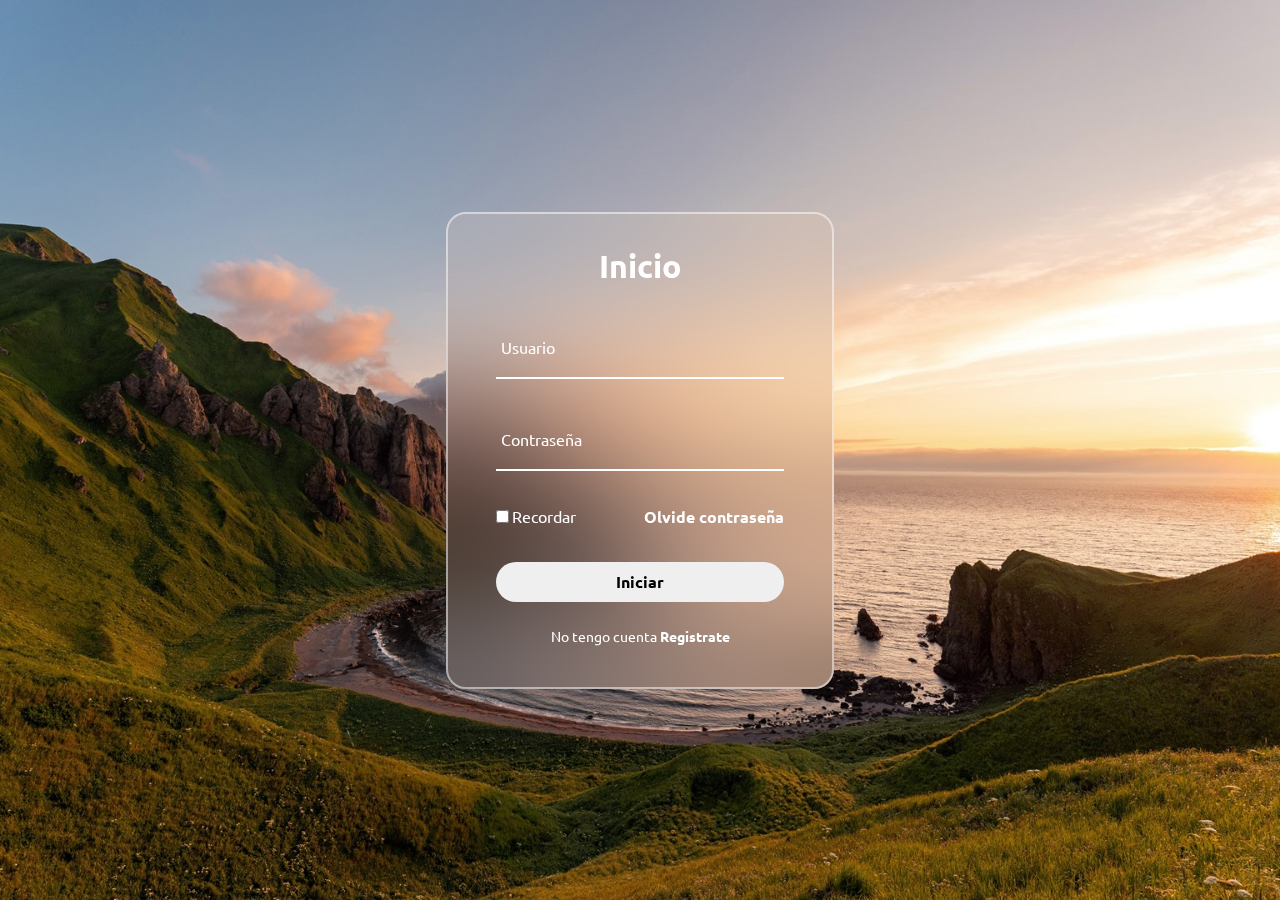
==== Index.html @ 3254394a "Cambio de nombre de login a index para deploy" ====
<!DOCTYPE html>
<html lang="en">
<head>
    <meta charset="UTF-8">
    <meta name="viewport" content="width=device-width, initial-scale=1.0">
    <link rel="stylesheet" href="style.css">
    <title>JUNZA</title>
    <link rel="preconnect" href="https://fonts.googleapis.com">
    <link rel="preconnect" href="https://fonts.gstatic.com" crossorigin>
    <link href="https://fonts.googleapis.com/css2?family=Ubuntu:ital,wght@0,300;0,400;0,500;0,700;1,300;1,400;1,500;1,700&display=swap" rel="stylesheet">
</head>
<body>
    
    <section>
        <form>
        <h1>Inicio</h1>
        <div class="inputbox">
            <ion-icon name="mail-outline"></ion-icon>
            <input type="text" required>
            <label for="">Usuario</label>
        </div>
        <div class="inputbox">
            <ion-icon name="mail-outline"></ion-icon>
            <input type="password" required>
            <label for="">Contraseña</label>
        </div>
        
        <div class="forget">
            <label for=""><input type="checkbox">Recordar</label>
            <a href="Paginas.html/contraseña.html">Olvide contraseña</a>
        </div>
        <button id="interfaz">Iniciar</button>
        <div class="registrar">
            <p>No tengo cuenta <a href="Paginas.html/registrarse.html">Registrate</a></p>
        </div>
    </form>
    </section>
    <script src="./funcioneslogin.js/login.js"></script>
</body>
</html>
---- style.css ----
* {
    margin: 0;
    padding: 0;
    box-sizing: border-box;
   font-family: 'Ubuntu', sans-serif;
}

body {
    display: flex;
    align-items: center;
    justify-content: center;
    min-height: 100vh;
    background-image: url(Alaska\,Verano\,Puesta_de_sol\,Horseshoe_Bay\,Isla_Adak\,5KPapel\ pintado_1920x1080[10wallpaper.com].jpg);
    background-repeat: no-repeat;
    background-position: center;
    background-size: cover;
}

section {
    position: relative;
    max-width: 400px;
    background-color: transparent;
    border: 2px, solid rgba( 255, 255, 255, 0.5);
    border-radius: 20px;
    backdrop-filter: blur(55px);
    display: flex;
    justify-content: center;
    align-items: center;
    padding: 2rem 3rem;
}

.inputbox input {
    width: 100%;
    height: 60px;
    background: transparent;
    border: none;
    outline: none;
    font-size: 1rem;
    padding: 0 35px 0 5px;
    color: #fff;
}

.inputbox ion-icon {
    position: absolute;
    right: 8px;
    color: #fff;
    font-size: 1.2rem;
    top: 20px;
}

.forget {
    margin: 35px 0;
    font-size: 0,85rem;
    color: #fff;
    display: flex;
    justify-content: space-between;
}

h1 {
    font-size: 2rem;
    color: #fff;
    text-align: center;
}

.inputbox {
    position: relative;
    margin: 30px 0;
    max-width: 310px;
    border-bottom: 2px solid #fff;
}

.inputbox label {
    position: absolute;
    top: 50%;
    left: 5px;
    transform: translateY(-50%);
    color: #fff;
    font-size: 1rem;
    pointer-events: none;
    transition: all 0.5 ease-in-out;
}

input:focus ~ label,
input:valid ~ label {
    top: -5px;
}

.forget label {
    display: flex;
    align-items: center;
}

.forget label input {
    margin-right: 3px;
}

.forget a {
    color: #fff;
    text-decoration: none;
    font-weight: 600;
}

.forget a:hover {
    text-decoration: underline;
}

button {
    width: 100%;
    height: 40px;
    border-radius: 40px;
    background-color: rgb( 255, 255, 255 1);
    border: none;
    outline: none;
    cursor: pointer;
    font-size: 1rem;
    font-weight: 600;
    transition: all 0.4s ease;
}

button:hover {
    background-color: rgb ( 255, 255, 255, 0.5);
}

.registrar {
    font-size: 0.9rem;
    color: #fff;
    text-align: center;
    margin: 25px 0 10px;
}

.registrar p a {
    text-decoration: none;
    color: #fff;
    font-weight: 600;
}

.registrar p a:hover {
    text-decoration: underline;
}
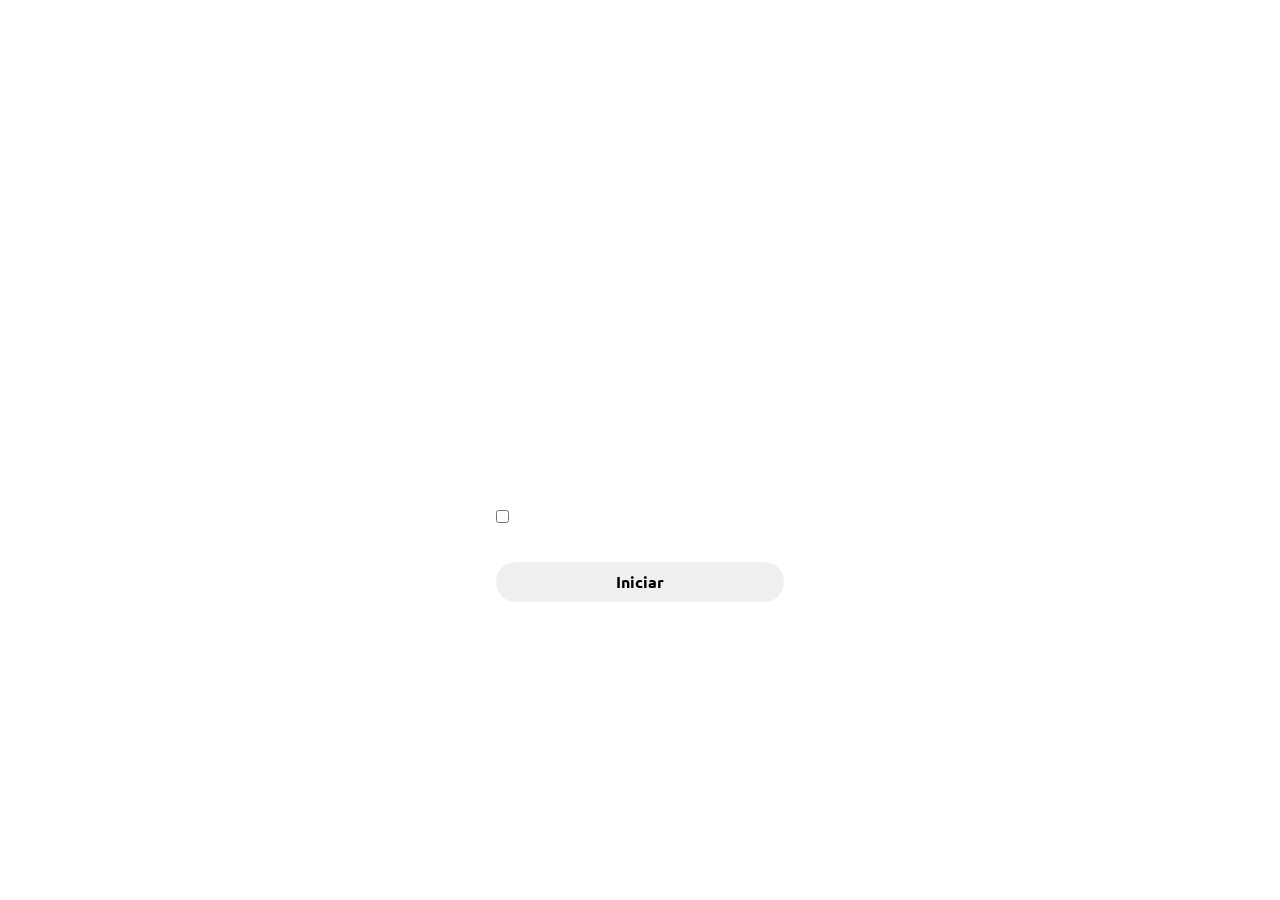
==== commit d8faa0a0: "feat: :sparkles: Cambio de nombres de carpetas" ====
--- a/Index.html
+++ b/Index.html
@@ -3,7 +3,7 @@
 <head>
     <meta charset="UTF-8">
     <meta name="viewport" content="width=device-width, initial-scale=1.0">
-    <link rel="stylesheet" href="style.css">
+    <link rel="stylesheet" href="css/style.css">
     <title>JUNZA</title>
     <link rel="preconnect" href="https://fonts.googleapis.com">
     <link rel="preconnect" href="https://fonts.gstatic.com" crossorigin>
@@ -27,14 +27,14 @@
         
         <div class="forget">
             <label for=""><input type="checkbox">Recordar</label>
-            <a href="Paginas.html/contraseña.html">Olvide contraseña</a>
+            <a href="vistas/contraseña.html">Olvide contraseña</a>
         </div>
         <button id="interfaz">Iniciar</button>
         <div class="registrar">
-            <p>No tengo cuenta <a href="Paginas.html/registrarse.html">Registrate</a></p>
+            <p>No tengo cuenta <a href="vistas/registrarse.html">Registrate</a></p>
         </div>
     </form>
     </section>
-    <script src="./funcioneslogin.js/login.js"></script>
+    <script src="./js/login.js"></script>
 </body>
 </html>--- a/css/style.css
+++ b/css/style.css
@@ -0,0 +1,139 @@
+* {
+    margin: 0;
+    padding: 0;
+    box-sizing: border-box;
+   font-family: 'Ubuntu', sans-serif;
+}
+
+body {
+    display: flex;
+    align-items: center;
+    justify-content: center;
+    min-height: 100vh;
+    background-image: url(Images/Alaska\,Verano\,Puesta_de_sol\,Horseshoe_Bay\,Isla_Adak\,5KPapel\ pintado_1920x1080[10wallpaper.com].jpg);
+    background-repeat: no-repeat;
+    background-position: center;
+    background-size: cover;
+}
+
+section {
+    position: relative;
+    max-width: 400px;
+    background-color: transparent;
+    border: 2px, solid rgba( 255, 255, 255, 0.5);
+    border-radius: 20px;
+    backdrop-filter: blur(55px);
+    display: flex;
+    justify-content: center;
+    align-items: center;
+    padding: 2rem 3rem;
+}
+
+.inputbox input {
+    width: 100%;
+    height: 60px;
+    background: transparent;
+    border: none;
+    outline: none;
+    font-size: 1rem;
+    padding: 0 35px 0 5px;
+    color: #fff;
+}
+
+.inputbox ion-icon {
+    position: absolute;
+    right: 8px;
+    color: #fff;
+    font-size: 1.2rem;
+    top: 20px;
+}
+
+.forget {
+    margin: 35px 0;
+    font-size: 0,85rem;
+    color: #fff;
+    display: flex;
+    justify-content: space-between;
+}
+
+h1 {
+    font-size: 2rem;
+    color: #fff;
+    text-align: center;
+}
+
+.inputbox {
+    position: relative;
+    margin: 30px 0;
+    max-width: 310px;
+    border-bottom: 2px solid #fff;
+}
+
+.inputbox label {
+    position: absolute;
+    top: 50%;
+    left: 5px;
+    transform: translateY(-50%);
+    color: #fff;
+    font-size: 1rem;
+    pointer-events: none;
+    transition: all 0.5 ease-in-out;
+}
+
+input:focus ~ label,
+input:valid ~ label {
+    top: -5px;
+}
+
+.forget label {
+    display: flex;
+    align-items: center;
+}
+
+.forget label input {
+    margin-right: 3px;
+}
+
+.forget a {
+    color: #fff;
+    text-decoration: none;
+    font-weight: 600;
+}
+
+.forget a:hover {
+    text-decoration: underline;
+}
+
+button {
+    width: 100%;
+    height: 40px;
+    border-radius: 40px;
+    background-color: rgb( 255, 255, 255 1);
+    border: none;
+    outline: none;
+    cursor: pointer;
+    font-size: 1rem;
+    font-weight: 600;
+    transition: all 0.4s ease;
+}
+
+button:hover {
+    background-color: rgb ( 255, 255, 255, 0.5);
+}
+
+.registrar {
+    font-size: 0.9rem;
+    color: #fff;
+    text-align: center;
+    margin: 25px 0 10px;
+}
+
+.registrar p a {
+    text-decoration: none;
+    color: #fff;
+    font-weight: 600;
+}
+
+.registrar p a:hover {
+    text-decoration: underline;
+}